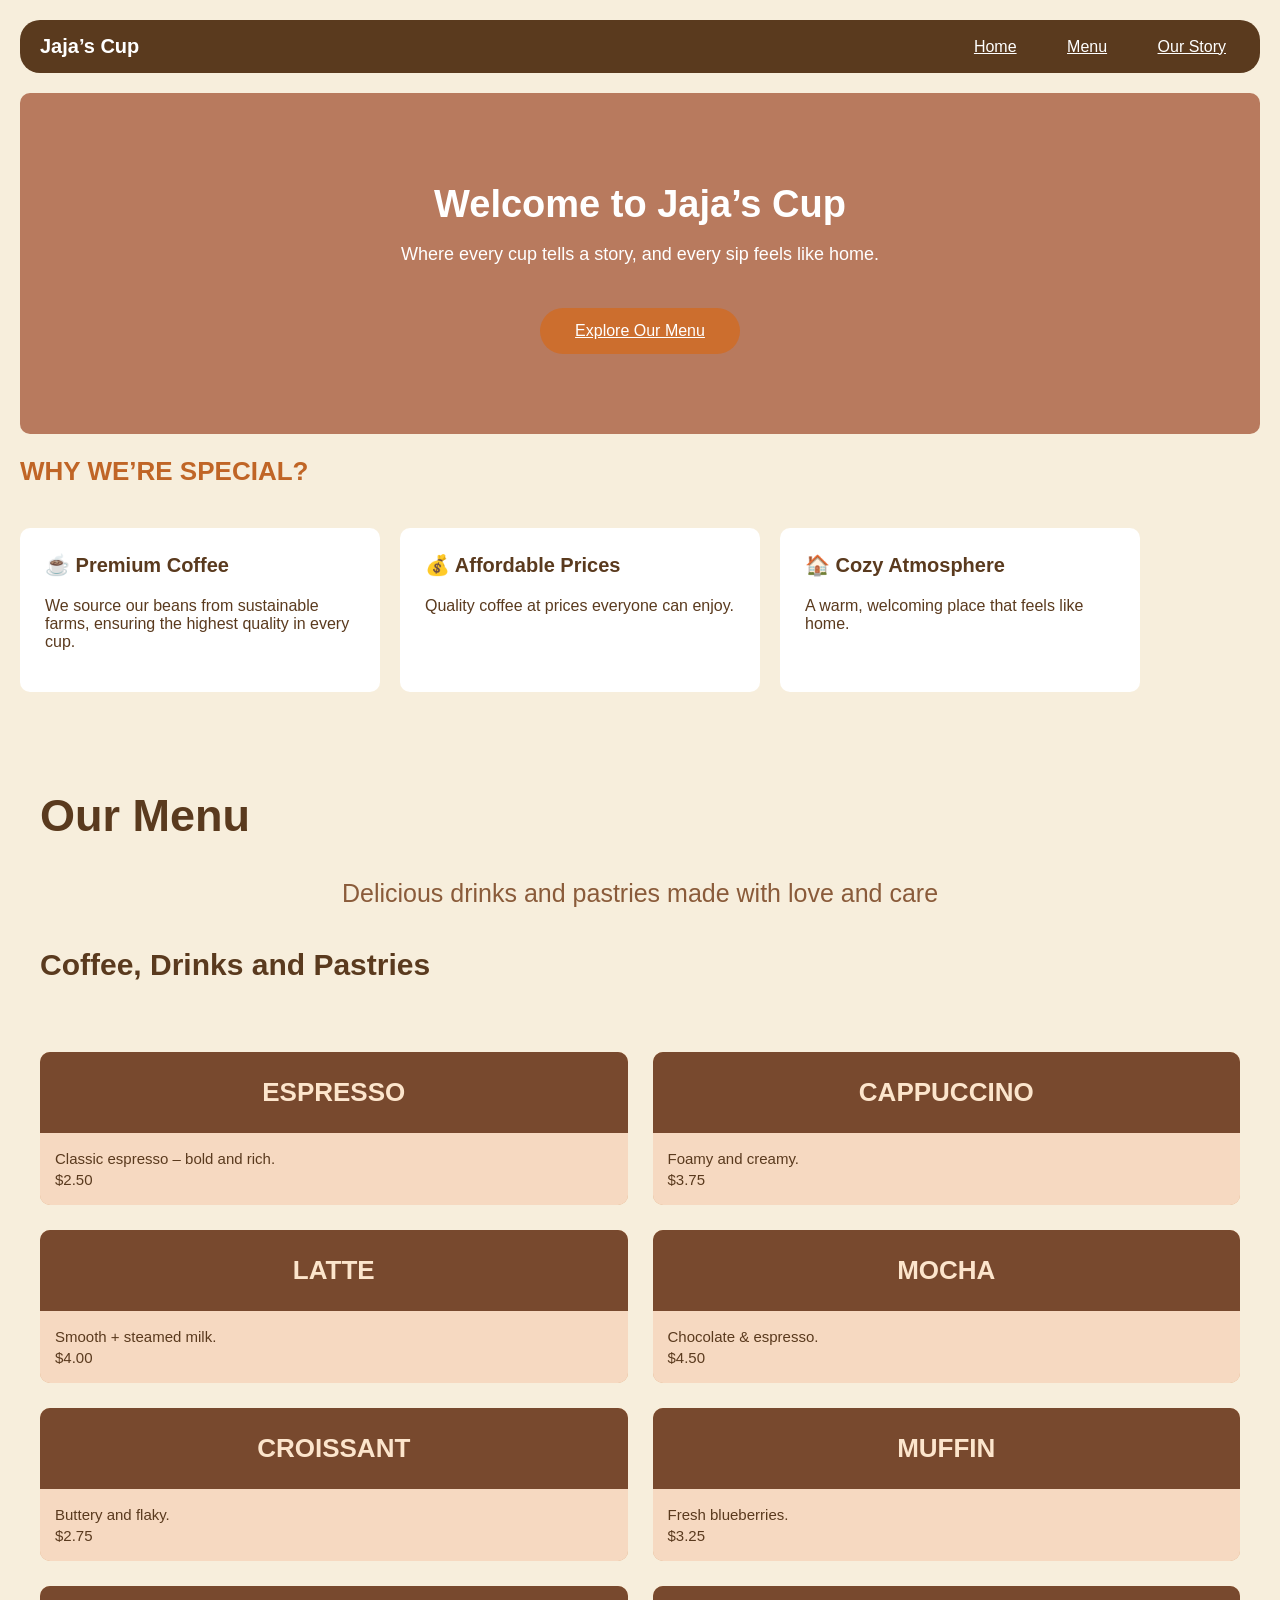
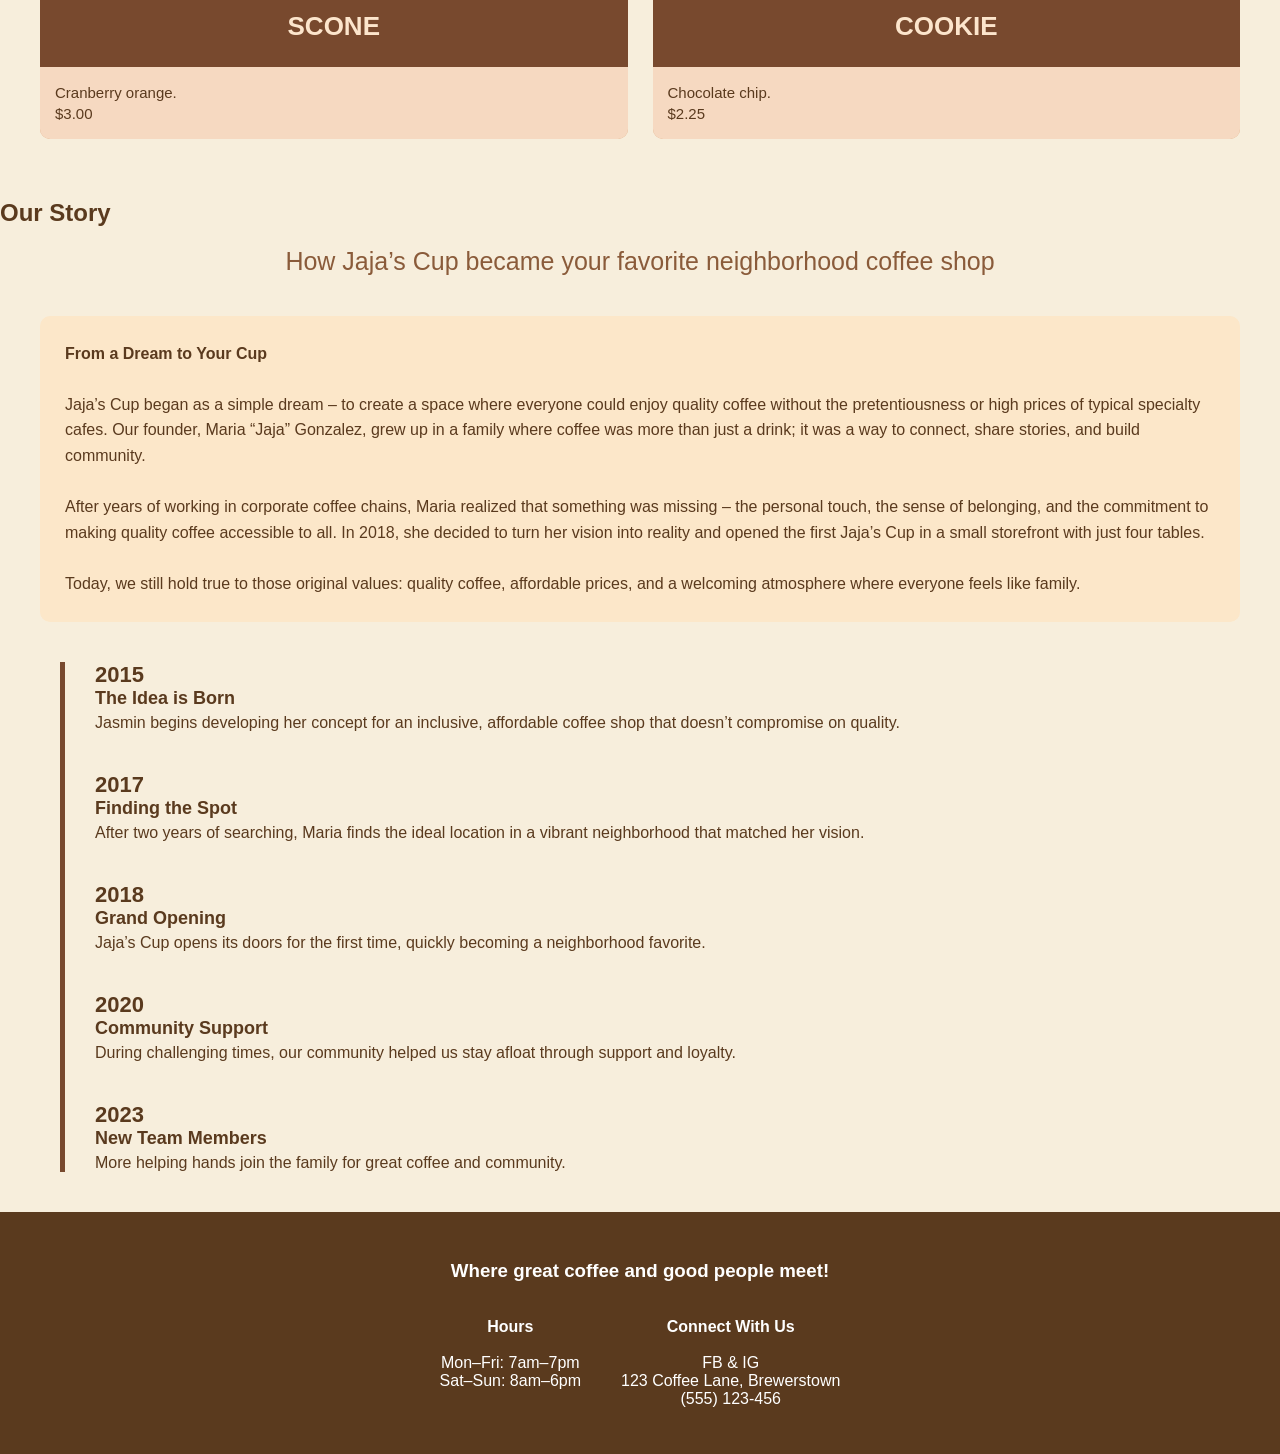
==== index.html @ fba3bfd0 "Add initial HTML structure for Jaja's Cup website This is the initial commit of the index.html file," ====
<!DOCTYPE html>
<html lang="en">
<head>
<meta charset="UTF-8">
<meta name="viewport" content="width=device-width, initial-scale=1.0">
<title>Jaja's Cup</title>

<style>
    body {
       margin: 0;
            font-family: Arial, sans-serif;
            background: #f7eedc;
            color: #5a3a1e;
    }
    
    header {
           background: #5a3a1e;
           padding: 15px 20px;
            border-radius: 20px;
            margin: 20px;
            display: flex;
            justify-content: space-between;
            align-items: center;
    }

    header h1 {
        color: white;
        margin: 0;
        font-size: 20px;
    }

    nav a {
        color: white;
        margin-left: 18px;  
        padding: 6px 14px;
        border-radius: 20px;
        
    }

  

    .hero {
        background: #b87a5e;
        padding: 80px 20px;
        margin: 20px;
        border-radius: 10px;
        text-align: center;
        color: white;
    }

    .hero h2 {
        font-size: 38px;
            margin: 10px ;
            color: white;

    }

    .hero p {
        font-size: 18px;
    }

    .hero-link {
        display: inline-block;
        margin-top: 25px;
        padding: 14px 35px;
        background: #cc6e2e;
        color: white;
        border-radius: 40px;
        font-size: 16px;
   
    }

    section h2 {
        margin-left: 20px;
        font-size: 26px;
        color: #c06526;
    }

    .specials {
        display: flex;
        gap: 20px;
        padding: 20px;
    }

    .card {
        background: white;
        width: 310px;
        padding: 25px;
        border-radius: 10px;
    }

    .card h3 {
        font-size: 20px;
        margin-top: 0;
    }

    #menu {
        padding-top: 40px;
    }

    #menu h1 {
        font-size: 45px;
        margin-left: 40px;
    }

    .subtitle {
        text-align: center;
        margin-top: 10px;
        color: #8a5b3a;
        font-size: 25px;
    }

    .menu-title {
        font-size: 30px;
        margin-left: 40px;
        margin-top: 40px;
    }

    .menu-grid {
        display: grid;
        grid-template-columns: repeat(2, 1fr);
        gap: 25px;
        padding: 40px;
    }

    .item {
        background: #dba77b;
        border-radius: 10px;
        overflow: hidden;
    }

    .item-top {
        background: #78492e;
        color: #fce5cc;
        text-align: center;
         padding: 25px;
        font-size: 26px;
        font-weight: bold;
    }


    .item-bottom {
        background: #f6d9c1;
        padding: 15px;
        font-size: 15px;
        line-height: 1.4;
    }

    .story {
        padding-top: 40px;
    }

    .story h1 {
        font-size: 45px;
        margin-left: 40px;
    }

    .story-box {
        background: #fce7c9;
         margin: 40px;
        padding: 25px;
        border-radius: 10px;
        line-height: 1.6;
    }

    .timeline {
        margin-left: 60px;
          padding-left: 30px;
        border-left: 5px solid #78492e;
    }

    .event {
        margin-bottom: 40px;
        position: relative;
    }


    event {
        width: 14px;
         height: 14px;
        background: #78492e;
        border-radius: 50px;
         position: absolute;
         left: 42px;
        top: 4px;
    }

    .year {
        font-size: 22px;
        font-weight: bold;
    }

    .title {
        font-size: 18px;
        font-weight: bold;
         margin-bottom: 5px;
    }

    footer {
        background: #5a3a1e;
        color: white;
         padding: 30px 20px;
        margin-top: 40px;
        text-align: center;
    }

    .footer-boxes {
        display: flex;
        justify-content: center;
        gap: 40px;
         flex-wrap: wrap;
        margin-top: 20px;
    }
</style>
</head>

<body>

<header>
    <h1>Jaja’s Cup</h1>
    <nav>
        <a href="#home" class="active">Home</a>
        <a href="#menu">Menu</a>
        <a href="#story">Our Story</a>
    </nav>
</header>

 <section id="home" class="hero">
    <h2>Welcome to Jaja’s Cup</h2>
    <p>Where every cup tells a story, and every sip feels like home.</p>

    <a href="#menu" class="hero-link">Explore Our Menu</a>
</section>

<section>
    <h2>WHY WE’RE SPECIAL?</h2>

    <div class="specials">
        <article class="card">
            <h3>☕ Premium Coffee</h3>
            <p>We source our beans from sustainable farms, ensuring the highest quality in every cup.</p>
        </article>

        <article class="card">
            <h3>💰 Affordable Prices</h3>
            <p>Quality coffee at prices everyone can enjoy.</p>
        </article>

        <article class="card">
            <h3>🏠 Cozy Atmosphere</h3>
            <p>A warm, welcoming place that feels like home.</p>
        </article>
    </div>
</section>

<section id="menu">
    <h1>Our Menu</h1>
    <p class="subtitle">Delicious drinks and pastries made with love and care</p>

    <h3 class="menu-title">Coffee, Drinks and Pastries</h3>

    <div class="menu-grid">

        <div class="item">
            <div class="item-top">ESPRESSO</div>
            <div class="item-bottom">Classic espresso – bold and rich.<br>$2.50</div>
        </div>

        <div class="item">
            <div class="item-top">CAPPUCCINO</div>
            <div class="item-bottom">Foamy and creamy.<br>$3.75</div>
        </div>

        <div class="item">
            <div class="item-top">LATTE</div>
            <div class="item-bottom">Smooth + steamed milk.<br>$4.00</div>
        </div>

        <div class="item">
            <div class="item-top">MOCHA</div>
            <div class="item-bottom">Chocolate & espresso.<br>$4.50</div>
        </div>

        <div class="item">
            <div class="item-top">CROISSANT</div>
            <div class="item-bottom">Buttery and flaky.<br>$2.75</div>
        </div>

        <div class="item">
            <div class="item-top">MUFFIN</div>
            <div class="item-bottom">Fresh blueberries.<br>$3.25</div>
        </div>

        <div class="item">
            <div class="item-top">SCONE</div>
            <div class="item-bottom">Cranberry orange.<br>$3.00</div>
        </div>

        <div class="item">
            <div class="item-top">COOKIE</div>
            <div class="item-bottom">Chocolate chip.<br>$2.25</div>
        </div>

    </div>
</section>

<section id="story">
     <h1>Our Story</h1>
    <p class="subtitle">How Jaja’s Cup became your favorite neighborhood coffee shop</p>

    <div class="story-box">
        <strong>From a Dream to Your Cup</strong><br><br>
        Jaja’s Cup began as a simple dream – to create a space where everyone could enjoy quality coffee without the pretentiousness or high prices of typical specialty cafes. Our founder, Maria “Jaja” Gonzalez, grew up in a family where coffee was more than just a drink; it was a way to connect, share stories, and build community. <br> <br>

After years of working in corporate coffee chains, Maria realized that something was missing – the personal touch, the sense of belonging, and the commitment to making quality coffee accessible to all. In 2018, she decided to turn her vision into reality and opened the first Jaja’s Cup in a small storefront with just four tables. <br> <br>

Today, we still hold true to those original values: quality coffee, affordable prices, and a welcoming atmosphere where everyone feels like family.
    </div>

    <div class="timeline">

         <div class="event">
            <div class="year">2015</div>
            <div class="title">The Idea is Born</div>
            Jasmin begins developing her concept for an inclusive, affordable coffee shop that doesn’t compromise on quality.
        </div>

        <div class="event">
            <div class="year">2017</div>
            <div class="title">Finding the Spot</div>
           After two years of searching, Maria finds the ideal location in a vibrant neighborhood that matched her vision.
        </div>

        <div class="event">
             <div class="year">2018</div>
            <div class="title">Grand Opening</div>
            Jaja’s Cup opens its doors for the first time, quickly becoming a neighborhood favorite.
        </div>

        <div class="event">
            <div class="year">2020</div>
            <div class="title">Community Support</div>
            During challenging times, our community helped us stay afloat through support and loyalty.
        </div>

        <div class="event">
            <div class="year">2023</div>
            <div class="title">New Team Members</div>
           More helping hands join the family for great coffee and community.
         </div>

    </div>
</section>

<footer>
     <h3>Where great coffee and good people meet!</h3>

    <div class="footer-boxes">
        <div>
            <p><strong>Hours</strong><br><br>
            Mon–Fri: 7am–7pm <br>
            Sat–Sun: 8am–6pm</p>
        </div>

         <div>
            <p><strong>Connect With Us</strong><br><br>
            FB & IG <br>
            123 Coffee Lane, Brewerstown <br>
            (555) 123-456</p>
        </div>
    </div>
</footer>

</body>
</html>
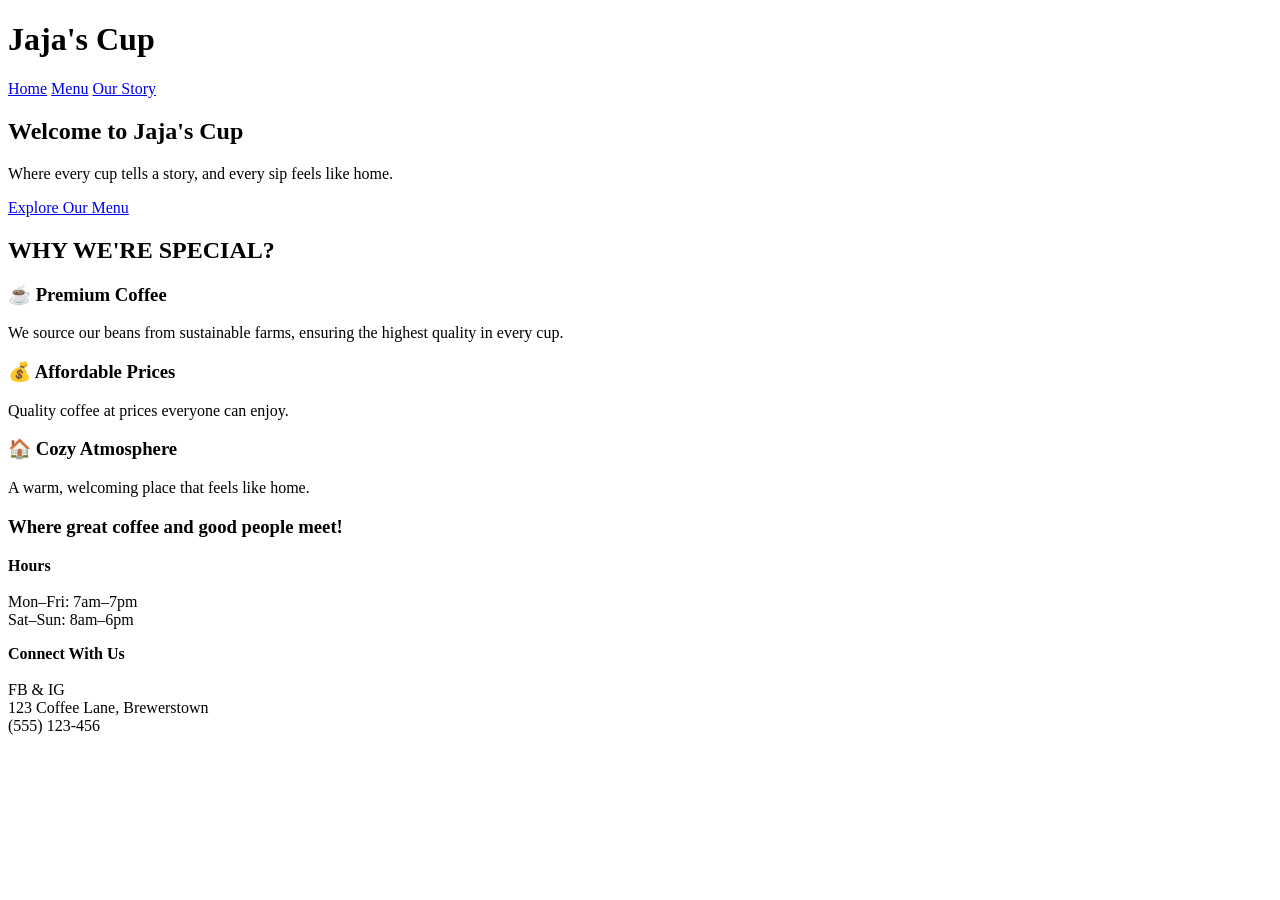
==== commit 084a703c: "Refactor text and links in index.html Updated various text elements and links in index.html for cons" ====
--- a/index.html
+++ b/index.html
@@ -3,249 +3,38 @@
 <head>
 <meta charset="UTF-8">
 <meta name="viewport" content="width=device-width, initial-scale=1.0">
-<title>Jaja's Cup</title>
-
-<style>
-    body {
-       margin: 0;
-            font-family: Arial, sans-serif;
-            background: #f7eedc;
-            color: #5a3a1e;
-    }
-    
-    header {
-           background: #5a3a1e;
-           padding: 15px 20px;
-            border-radius: 20px;
-            margin: 20px;
-            display: flex;
-            justify-content: space-between;
-            align-items: center;
-    }
-
-    header h1 {
-        color: white;
-        margin: 0;
-        font-size: 20px;
-    }
-
-    nav a {
-        color: white;
-        margin-left: 18px;  
-        padding: 6px 14px;
-        border-radius: 20px;
-        
-    }
-
-  
-
-    .hero {
-        background: #b87a5e;
-        padding: 80px 20px;
-        margin: 20px;
-        border-radius: 10px;
-        text-align: center;
-        color: white;
-    }
-
-    .hero h2 {
-        font-size: 38px;
-            margin: 10px ;
-            color: white;
-
-    }
-
-    .hero p {
-        font-size: 18px;
-    }
-
-    .hero-link {
-        display: inline-block;
-        margin-top: 25px;
-        padding: 14px 35px;
-        background: #cc6e2e;
-        color: white;
-        border-radius: 40px;
-        font-size: 16px;
-   
-    }
-
-    section h2 {
-        margin-left: 20px;
-        font-size: 26px;
-        color: #c06526;
-    }
-
-    .specials {
-        display: flex;
-        gap: 20px;
-        padding: 20px;
-    }
-
-    .card {
-        background: white;
-        width: 310px;
-        padding: 25px;
-        border-radius: 10px;
-    }
-
-    .card h3 {
-        font-size: 20px;
-        margin-top: 0;
-    }
-
-    #menu {
-        padding-top: 40px;
-    }
-
-    #menu h1 {
-        font-size: 45px;
-        margin-left: 40px;
-    }
-
-    .subtitle {
-        text-align: center;
-        margin-top: 10px;
-        color: #8a5b3a;
-        font-size: 25px;
-    }
-
-    .menu-title {
-        font-size: 30px;
-        margin-left: 40px;
-        margin-top: 40px;
-    }
-
-    .menu-grid {
-        display: grid;
-        grid-template-columns: repeat(2, 1fr);
-        gap: 25px;
-        padding: 40px;
-    }
-
-    .item {
-        background: #dba77b;
-        border-radius: 10px;
-        overflow: hidden;
-    }
-
-    .item-top {
-        background: #78492e;
-        color: #fce5cc;
-        text-align: center;
-         padding: 25px;
-        font-size: 26px;
-        font-weight: bold;
-    }
-
-
-    .item-bottom {
-        background: #f6d9c1;
-        padding: 15px;
-        font-size: 15px;
-        line-height: 1.4;
-    }
-
-    .story {
-        padding-top: 40px;
-    }
-
-    .story h1 {
-        font-size: 45px;
-        margin-left: 40px;
-    }
-
-    .story-box {
-        background: #fce7c9;
-         margin: 40px;
-        padding: 25px;
-        border-radius: 10px;
-        line-height: 1.6;
-    }
-
-    .timeline {
-        margin-left: 60px;
-          padding-left: 30px;
-        border-left: 5px solid #78492e;
-    }
-
-    .event {
-        margin-bottom: 40px;
-        position: relative;
-    }
-
-
-    event {
-        width: 14px;
-         height: 14px;
-        background: #78492e;
-        border-radius: 50px;
-         position: absolute;
-         left: 42px;
-        top: 4px;
-    }
-
-    .year {
-        font-size: 22px;
-        font-weight: bold;
-    }
-
-    .title {
-        font-size: 18px;
-        font-weight: bold;
-         margin-bottom: 5px;
-    }
-
-    footer {
-        background: #5a3a1e;
-        color: white;
-         padding: 30px 20px;
-        margin-top: 40px;
-        text-align: center;
-    }
-
-    .footer-boxes {
-        display: flex;
-        justify-content: center;
-        gap: 40px;
-         flex-wrap: wrap;
-        margin-top: 20px;
-    }
-</style>
+<title>Jaja's Cup - Home</title>
+<link rel="stylesheet" href="style.css">
 </head>
 
 <body>
 
 <header>
-    <h1>Jaja’s Cup</h1>
+    <h1>Jaja's Cup</h1>
     <nav>
-        <a href="#home" class="active">Home</a>
-        <a href="#menu">Menu</a>
-        <a href="#story">Our Story</a>
+        <a href="index.html" class="active">Home</a>
+        <a href="menu.html">Menu</a>
+        <a href="story.html">Our Story</a>
     </nav>
 </header>
 
- <section id="home" class="hero">
-    <h2>Welcome to Jaja’s Cup</h2>
+<section id="home" class="hero">
+    <h2>Welcome to Jaja's Cup</h2>
     <p>Where every cup tells a story, and every sip feels like home.</p>
-
-    <a href="#menu" class="hero-link">Explore Our Menu</a>
+    <a href="menu.html" class="hero-link">Explore Our Menu</a>
 </section>
 
 <section>
-    <h2>WHY WE’RE SPECIAL?</h2>
-
+    <h2>WHY WE'RE SPECIAL?</h2>
     <div class="specials">
         <article class="card">
             <h3>☕ Premium Coffee</h3>
             <p>We source our beans from sustainable farms, ensuring the highest quality in every cup.</p>
         </article>
-
         <article class="card">
             <h3>💰 Affordable Prices</h3>
             <p>Quality coffee at prices everyone can enjoy.</p>
         </article>
-
         <article class="card">
             <h3>🏠 Cozy Atmosphere</h3>
             <p>A warm, welcoming place that feels like home.</p>
@@ -253,116 +42,15 @@
     </div>
 </section>
 
-<section id="menu">
-    <h1>Our Menu</h1>
-    <p class="subtitle">Delicious drinks and pastries made with love and care</p>
-
-    <h3 class="menu-title">Coffee, Drinks and Pastries</h3>
-
-    <div class="menu-grid">
-
-        <div class="item">
-            <div class="item-top">ESPRESSO</div>
-            <div class="item-bottom">Classic espresso – bold and rich.<br>$2.50</div>
-        </div>
-
-        <div class="item">
-            <div class="item-top">CAPPUCCINO</div>
-            <div class="item-bottom">Foamy and creamy.<br>$3.75</div>
-        </div>
-
-        <div class="item">
-            <div class="item-top">LATTE</div>
-            <div class="item-bottom">Smooth + steamed milk.<br>$4.00</div>
-        </div>
-
-        <div class="item">
-            <div class="item-top">MOCHA</div>
-            <div class="item-bottom">Chocolate & espresso.<br>$4.50</div>
-        </div>
-
-        <div class="item">
-            <div class="item-top">CROISSANT</div>
-            <div class="item-bottom">Buttery and flaky.<br>$2.75</div>
-        </div>
-
-        <div class="item">
-            <div class="item-top">MUFFIN</div>
-            <div class="item-bottom">Fresh blueberries.<br>$3.25</div>
-        </div>
-
-        <div class="item">
-            <div class="item-top">SCONE</div>
-            <div class="item-bottom">Cranberry orange.<br>$3.00</div>
-        </div>
-
-        <div class="item">
-            <div class="item-top">COOKIE</div>
-            <div class="item-bottom">Chocolate chip.<br>$2.25</div>
-        </div>
-
-    </div>
-</section>
-
-<section id="story">
-     <h1>Our Story</h1>
-    <p class="subtitle">How Jaja’s Cup became your favorite neighborhood coffee shop</p>
-
-    <div class="story-box">
-        <strong>From a Dream to Your Cup</strong><br><br>
-        Jaja’s Cup began as a simple dream – to create a space where everyone could enjoy quality coffee without the pretentiousness or high prices of typical specialty cafes. Our founder, Maria “Jaja” Gonzalez, grew up in a family where coffee was more than just a drink; it was a way to connect, share stories, and build community. <br> <br>
-
-After years of working in corporate coffee chains, Maria realized that something was missing – the personal touch, the sense of belonging, and the commitment to making quality coffee accessible to all. In 2018, she decided to turn her vision into reality and opened the first Jaja’s Cup in a small storefront with just four tables. <br> <br>
-
-Today, we still hold true to those original values: quality coffee, affordable prices, and a welcoming atmosphere where everyone feels like family.
-    </div>
-
-    <div class="timeline">
-
-         <div class="event">
-            <div class="year">2015</div>
-            <div class="title">The Idea is Born</div>
-            Jasmin begins developing her concept for an inclusive, affordable coffee shop that doesn’t compromise on quality.
-        </div>
-
-        <div class="event">
-            <div class="year">2017</div>
-            <div class="title">Finding the Spot</div>
-           After two years of searching, Maria finds the ideal location in a vibrant neighborhood that matched her vision.
-        </div>
-
-        <div class="event">
-             <div class="year">2018</div>
-            <div class="title">Grand Opening</div>
-            Jaja’s Cup opens its doors for the first time, quickly becoming a neighborhood favorite.
-        </div>
-
-        <div class="event">
-            <div class="year">2020</div>
-            <div class="title">Community Support</div>
-            During challenging times, our community helped us stay afloat through support and loyalty.
-        </div>
-
-        <div class="event">
-            <div class="year">2023</div>
-            <div class="title">New Team Members</div>
-           More helping hands join the family for great coffee and community.
-         </div>
-
-    </div>
-</section>
-
 <footer>
-     <h3>Where great coffee and good people meet!</h3>
-
+    <h3>Where great coffee and good people meet!</h3>
     <div class="footer-boxes">
         <div>
             <p><strong>Hours</strong><br><br>
             Mon–Fri: 7am–7pm <br>
             Sat–Sun: 8am–6pm</p>
         </div>
-
-         <div>
+        <div>
             <p><strong>Connect With Us</strong><br><br>
             FB & IG <br>
             123 Coffee Lane, Brewerstown <br>
@@ -373,3 +61,5 @@
 
 </body>
 </html>
+
+
